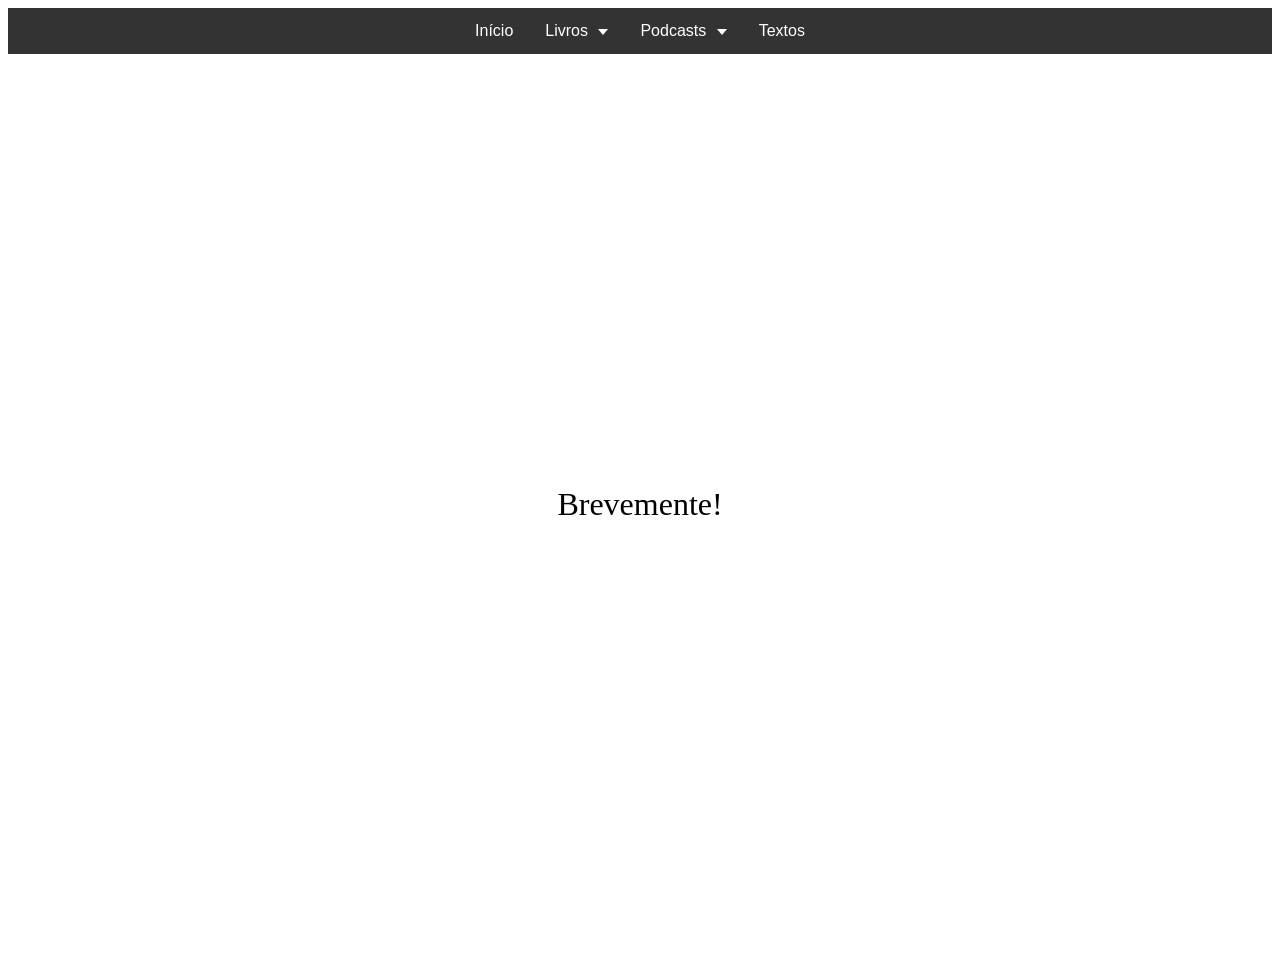
==== index.html @ dea5bcb0 "Added css files. Navbar started" ====
<!DOCTYPE html>
<html lang="en">
<head>
    <meta charset="UTF-8">
    <meta name="viewport" content="width=device-width, initial-scale=1.0">
    <title>Miguel Agramonte</title>
    <link rel="stylesheet" href="index.css"/>
</head>
<body>
    <div class="navbar">
        <a href="#">Início</a>
        <div class="dropdown">
            <button class="dropbtn">Livros
                <span class="arrow"></span>
            </button>
            <div class="dropdown-content">
                <a href="#">Quado tu nos mentes</a>
                <a href="#">Amar de olhos fechados</a>
                <a href="#">O Futuro é só amanhã</a>
            </div>
        </div>
        <div class="dropdown">
            <button class="dropbtn">Podcasts
                <span class="arrow"></span>
            </button>
            <div class="dropdown-content">
                <a href="#">Ultravioleta</a>
                <a href="#">Triangulação do Círculo</a>
            </div>
        </div>
        <a href="#">Textos</a>
    </div>
    <div style="justify-content: center; align-items: center; display: flex; height: 100vh;">
        <h1 style="font-weight: normal ;">Brevemente!</h1>
    </div>
</body>
</html>
---- index.css ----
/*Navbar*/
/* Navbar container */
.navbar {
  background-color: #333;
  font-family: Arial;
  display: flex;
  justify-content: center;
  align-items: center;
}

/* Links inside the navbar */
.navbar a {
  font-size: 16px;
  color: white;
  text-align: center;
  padding: 14px 16px;
  text-decoration: none;
}

/* The dropdown container */
.dropdown {
  overflow: hidden;
}

/* Dropdown button */
.dropdown .dropbtn {
  font-size: 16px;
  border: none;
  outline: none;
  color: white;
  padding: 14px 16px;
  background-color: inherit;
  font-family: inherit; /* Important for vertical align on mobile phones */
  margin: 0; /* Important for vertical align on mobile phones */
}

.arrow {
  display: inline-block;
  margin-left: 6px;
  vertical-align: middle;

  width: 0;
  height: 0;
  border-left: 5px solid transparent;
  border-right: 5px solid transparent;
  border-top: 6px solid white;
}


/* Add a red background color to navbar links on hover */
.navbar a:hover, .dropdown:hover .dropbtn {
  background-color: red;
}

/* Dropdown content (hidden by default) */
.dropdown-content {
  display: none;
  position: absolute;
  background-color: #f9f9f9;
  min-width: 160px;
  box-shadow: 0px 8px 16px 0px rgba(0,0,0,0.2);
  z-index: 1;
}

/* Links inside the dropdown */
.dropdown-content a {
  float: none;
  color: black;
  padding: 12px 16px;
  text-decoration: none;
  display: block;
  text-align: left;
}

/* Add a grey background color to dropdown links on hover */
.dropdown-content a:hover {
  background-color: #ddd;
}

/* Show the dropdown menu on hover */
.dropdown:hover .dropdown-content {
  display: block;
}
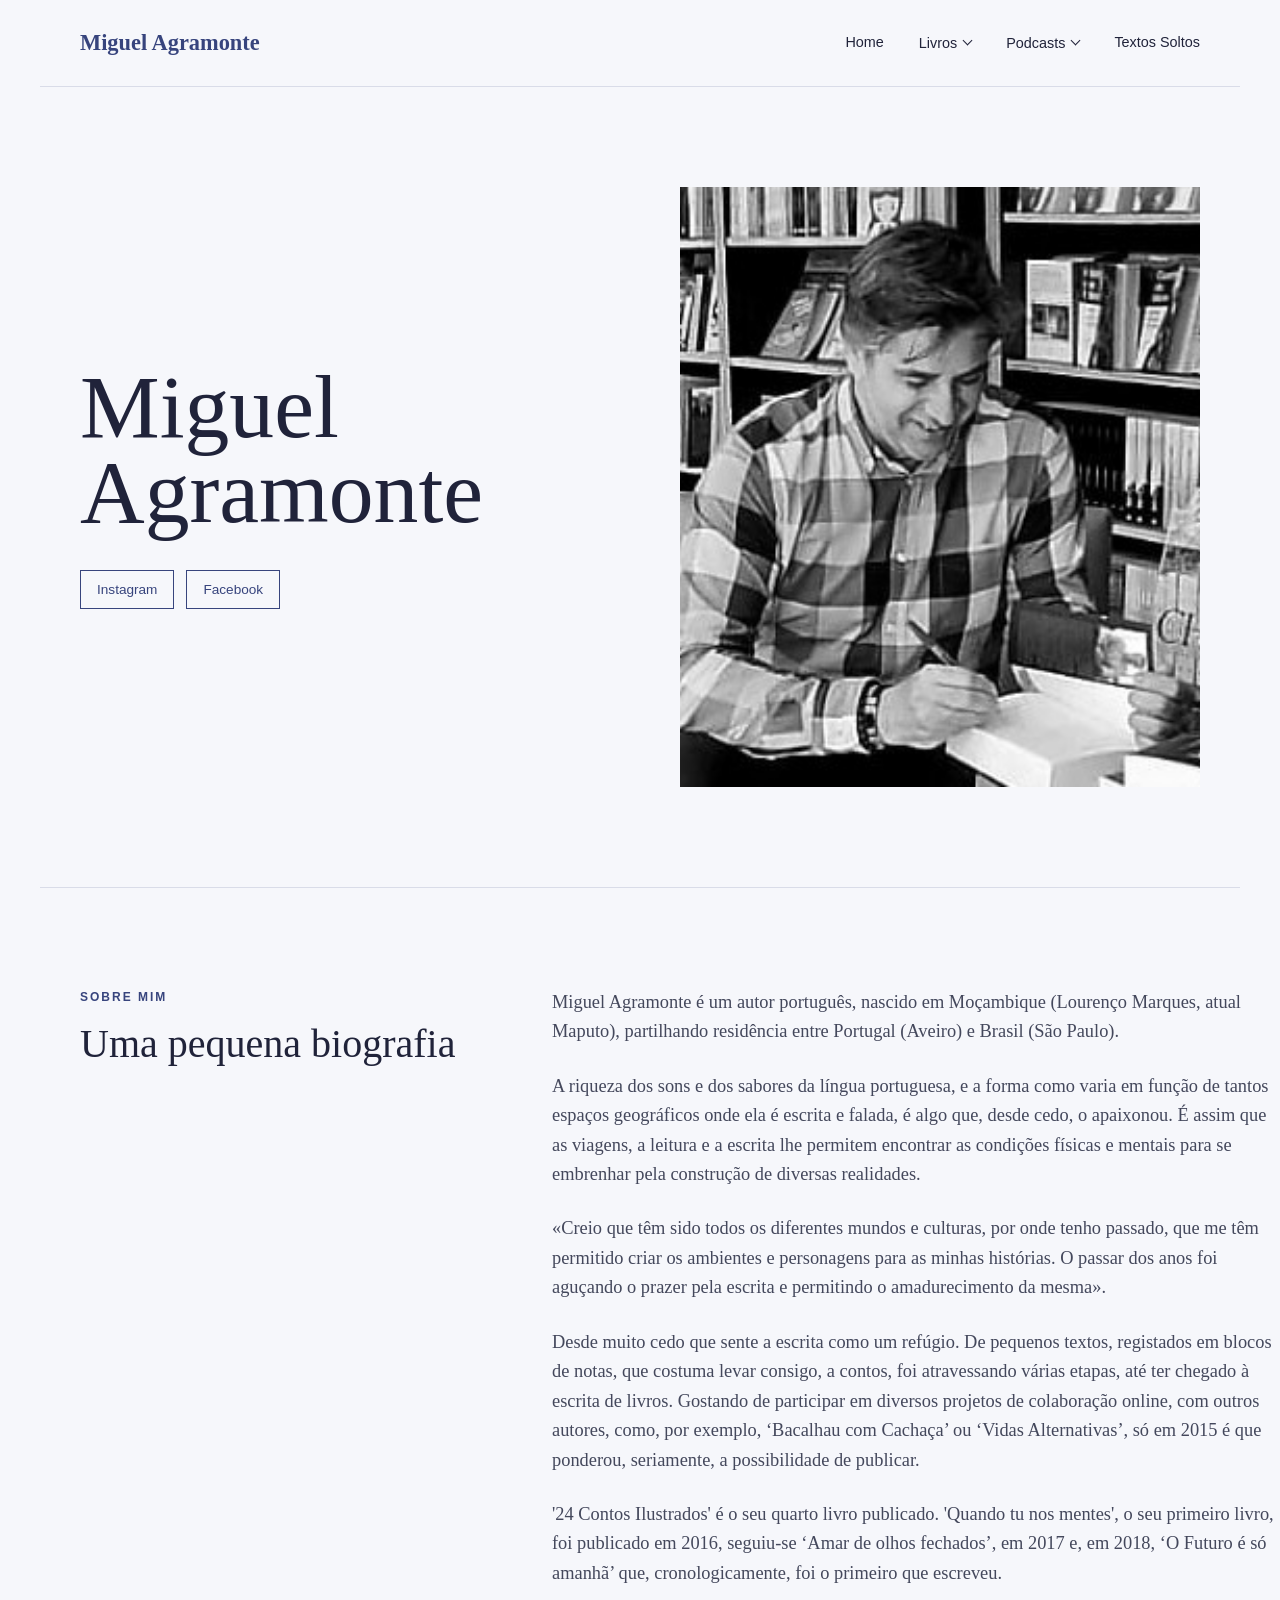
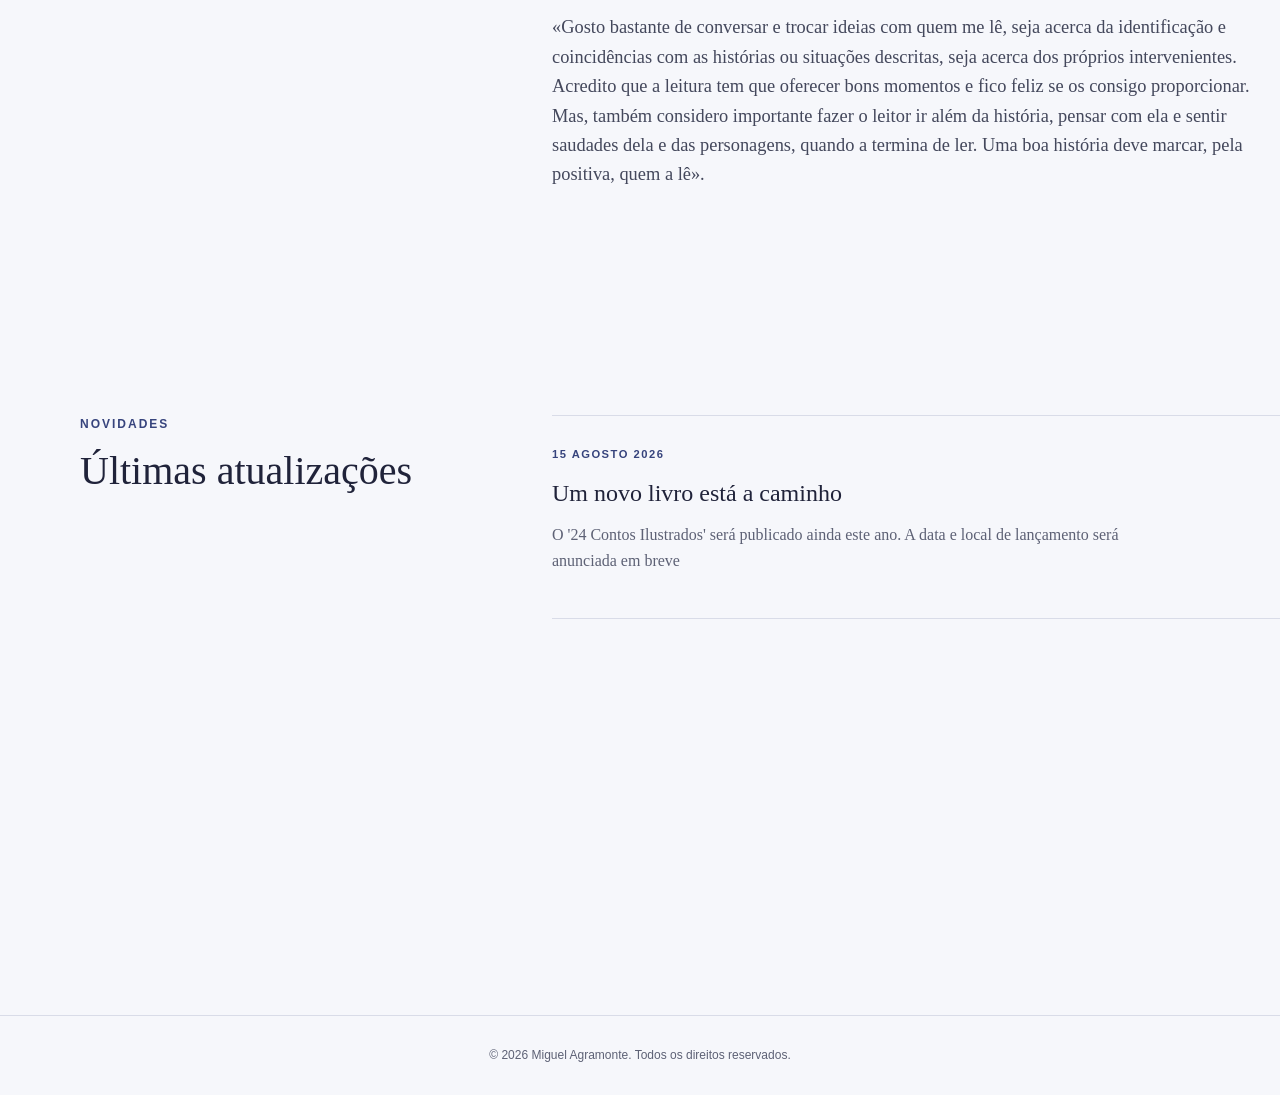
==== commit e89c1edb: "Pagina livro" ====
--- a/index.html
+++ b/index.html
@@ -7,31 +7,103 @@
     <link rel="stylesheet" href="index.css"/>
 </head>
 <body>
-    <div class="navbar">
-        <a href="#">Início</a>
-        <div class="dropdown">
-            <button class="dropbtn">Livros
-                <span class="arrow"></span>
-            </button>
-            <div class="dropdown-content">
-                <a href="#">Quado tu nos mentes</a>
-                <a href="#">Amar de olhos fechados</a>
-                <a href="#">O Futuro é só amanhã</a>
+    <main>
+        
+<header>
+    <nav class="navbar">
+
+        <!-- SITE NAME / LOGO -->
+        <a href="index.html" class="logo">
+            Miguel Agramonte
+        </a>
+
+        <!-- NAVIGATION -->
+        <div class="nav-links">
+
+            <a href="index.html">Home</a>
+
+            <!-- LIVROS -->
+            <div class="dropdown">
+                <button class="dropbtn">
+                    Livros
+                    <span class="arrow"></span>
+                </button>
+
+                <div class="dropdown-content">
+                    <a href="livros/l01.html">Livro 1</a>
+                    <a href="livros/livro2.html">Livro 2</a>
+                    <a href="livros/livro3.html">Livro 3</a>
+                </div>
             </div>
+
+            <!-- PODCASTS -->
+            <div class="dropdown">
+                <button class="dropbtn">
+                    Podcasts
+                    <span class="arrow"></span>
+                </button>
+
+                <div class="dropdown-content">
+                    <a href="podcasts/podcast1.html">Podcast 1</a>
+                    <a href="podcasts/podcast2.html">Podcast 2</a>
+                </div>
+            </div>
+
+            <a href="textos.html">Textos Soltos</a>
+
         </div>
-        <div class="dropdown">
-            <button class="dropbtn">Podcasts
-                <span class="arrow"></span>
-            </button>
-            <div class="dropdown-content">
-                <a href="#">Ultravioleta</a>
-                <a href="#">Triangulação do Círculo</a>
+
+    </nav>
+</header>
+
+
+        <!-- INTRODUCTION -->
+          <section class="hero">
+             <div class="hero-text">
+                <h1>Miguel Agramonte</h1>
+                
+                <div class="social-links">
+                
+                <a href="https://www.instagram.com/migagramonte" target="_blank" rel="noopener noreferrer"> Instagram </a>
+                <a href="https://www.facebook.com/miguelagramonteoficial" target="_blank" rel="noopener noreferrer"> Facebook </a>
+             </div>
             </div>
-        </div>
-        <a href="#">Textos</a>
-    </div>
-    <div style="justify-content: center; align-items: center; display: flex; height: 100vh;">
-        <h1 style="font-weight: normal ;">Brevemente!</h1>
-    </div>
+            <div class="hero-image">
+                <img src="images/homepage.jpeg" alt="Fotografia de Miguel Agramonte">
+            </div>
+        </section>
+        <!-- BIO -->
+        <section class="bio-section">
+            <div class="section-title">
+                <p class="subtitle">SOBRE MIM</p>
+                <h2>Uma pequena biografia</h2>
+            </div>
+            <div class="bio-text">
+                <p>Miguel Agramonte é um autor português, nascido em Moçambique (Lourenço Marques, atual Maputo), partilhando residência entre Portugal (Aveiro) e Brasil (São Paulo). </p>
+                <p> A riqueza dos sons e dos sabores da língua portuguesa, e a forma como varia em função de tantos espaços geográficos onde ela é escrita e falada, é algo que, desde cedo, o apaixonou. É assim que as viagens, a leitura e a escrita lhe permitem encontrar as condições físicas e mentais para se embrenhar pela construção de diversas realidades. </p>
+                <p> «Creio que têm sido todos os diferentes mundos e culturas, por onde tenho passado, que me têm permitido criar os ambientes e personagens para as minhas histórias. O passar dos anos foi aguçando o prazer pela escrita e permitindo o amadurecimento da mesma». </p>
+                <p> Desde muito cedo que sente a escrita como um refúgio. De pequenos textos, registados em blocos de notas, que costuma levar consigo, a contos, foi atravessando várias etapas, até ter chegado à escrita de livros. Gostando de participar em diversos projetos de colaboração online, com outros autores, como, por exemplo, ‘Bacalhau com Cachaça’ ou ‘Vidas Alternativas’, só em 2015 é que ponderou, seriamente, a possibilidade de publicar.  </p>
+                <p> '24 Contos Ilustrados' é o seu quarto livro publicado. 'Quando tu nos mentes', o seu primeiro livro, foi publicado em 2016, seguiu-se ‘Amar de olhos fechados’, em 2017 e, em 2018, ‘O Futuro é só amanhã’ que, cronologicamente, foi o primeiro que escreveu.</p>
+                <p> «Gosto bastante de conversar e trocar ideias com quem me lê, seja acerca da identificação e coincidências com as histórias ou situações descritas, seja acerca dos próprios intervenientes. Acredito que a leitura tem que oferecer bons momentos e fico feliz se os consigo proporcionar. Mas, também considero importante fazer o leitor ir além da história, pensar com ela e sentir saudades dela e das personagens, quando a termina de ler. Uma boa história deve marcar, pela positiva, quem a lê».</p>
+
+            </div>
+        </section>
+        <!-- NEWS / UPDATES -->
+         <section class="updates-section">
+            <div class="section-title">
+                <p class="subtitle">NOVIDADES</p>
+                <h2>Últimas atualizações</h2>
+            </div> <!-- SCROLLABLE CONTAINER --> 
+            <div class="updates-container">
+                <article class="update">
+                    <time datetime="2026-08-12"> 15 AGOSTO 2026 </time>
+                    <h3>Um novo livro está a caminho</h3> <p> O '24 Contos Ilustrados' será publicado ainda este ano. A data e local de lançamento será anunciada em breve</p>
+                    
+                </article>  
+                </div>
+            </section>
+        </main>
+        <!-- FOOTER -->
+         <footer> <p> © 2026 Miguel Agramonte. Todos os direitos reservados. </p> </footer>
 </body>
 </html>
--- a/index.css
+++ b/index.css
@@ -1,83 +1,866 @@
-/*Navbar*/
-/* Navbar container */
+
+* {
+    box-sizing: border-box;
+    margin: 0;
+    padding: 0;
+}
+
+html {
+    scroll-behavior: smooth;
+}
+
+body {
+    font-family: Georgia, "Times New Roman", serif;
+
+    background-color: #f6f7fb;
+    color: #20233a;
+
+    line-height: 1.6;
+}
+
+a {
+    color: inherit;
+    text-decoration: none;
+}
+
+img {
+    max-width: 100%;
+    display: block;
+}
+
+
+
+/* ========================================
+   NAVBAR
+======================================== */
+
+header {
+    background-color: #f6f7fb;
+    border-bottom: 1px solid #d9dce8;
+}
+
 .navbar {
-  background-color: #333;
-  font-family: Arial;
-  display: flex;
-  justify-content: center;
-  align-items: center;
-}
-
-/* Links inside the navbar */
-.navbar a {
-  font-size: 16px;
-  color: white;
-  text-align: center;
-  padding: 14px 16px;
-  text-decoration: none;
-}
-
-/* The dropdown container */
+    max-width: 1200px;
+    margin: auto;
+
+    padding: 25px 40px;
+
+    display: flex;
+    justify-content: space-between;
+    align-items: center;
+}
+
+
+/* ========================================
+   LOGO
+======================================== */
+
+.logo {
+    color: #37447d;
+
+    font-size: 1.4rem;
+    font-weight: bold;
+}
+
+
+/* ========================================
+   MAIN NAVIGATION
+======================================== */
+
+.nav-links {
+    display: flex;
+    align-items: center;
+    gap: 35px;
+}
+
+.nav-links > a,
+.dropbtn {
+    color: #20233a;
+
+    font-family: Arial, sans-serif;
+    font-size: 0.9rem;
+
+    transition: color 0.2s ease;
+}
+
+.nav-links > a:hover,
+.dropbtn:hover {
+    color: #37447d;
+}
+
+
+/* ========================================
+   DROPDOWN MENUS
+======================================== */
+
 .dropdown {
-  overflow: hidden;
-}
+    position: relative;
+}
+
 
 /* Dropdown button */
-.dropdown .dropbtn {
-  font-size: 16px;
-  border: none;
-  outline: none;
-  color: white;
-  padding: 14px 16px;
-  background-color: inherit;
-  font-family: inherit; /* Important for vertical align on mobile phones */
-  margin: 0; /* Important for vertical align on mobile phones */
-}
+
+.dropbtn {
+    background: none;
+    border: none;
+
+    cursor: pointer;
+
+    padding: 0;
+
+    display: flex;
+    align-items: center;
+    gap: 7px;
+}
+
+
+/* Dropdown arrow */
 
 .arrow {
-  display: inline-block;
-  margin-left: 6px;
-  vertical-align: middle;
-
-  width: 0;
-  height: 0;
-  border-left: 5px solid transparent;
-  border-right: 5px solid transparent;
-  border-top: 6px solid white;
-}
-
-
-/* Add a red background color to navbar links on hover */
-.navbar a:hover, .dropdown:hover .dropbtn {
-  background-color: red;
-}
-
-/* Dropdown content (hidden by default) */
+    width: 7px;
+    height: 7px;
+
+    border-right: 1.5px solid currentColor;
+    border-bottom: 1.5px solid currentColor;
+
+    transform: rotate(45deg);
+
+    margin-top: -4px;
+}
+
+
+/* Dropdown container */
+
 .dropdown-content {
-  display: none;
-  position: absolute;
-  background-color: #f9f9f9;
-  min-width: 160px;
-  box-shadow: 0px 8px 16px 0px rgba(0,0,0,0.2);
-  z-index: 1;
-}
-
-/* Links inside the dropdown */
+    position: absolute;
+
+    top: calc(100% + 15px);
+    left: -15px;
+
+    min-width: 180px;
+
+    background-color: #f6f7fb;
+
+    /* No border */
+    border: none;
+
+    /* Light shadow */
+    box-shadow: 0 5px 18px rgba(32, 35, 58, 0.15);
+
+    padding: 8px 0;
+
+    opacity: 0;
+    visibility: hidden;
+
+    transform: translateY(-5px);
+
+    transition:
+        opacity 0.2s ease,
+        transform 0.2s ease,
+        visibility 0.2s ease;
+
+    z-index: 100;
+}
+
+
+/* Dropdown links */
+
 .dropdown-content a {
-  float: none;
-  color: black;
-  padding: 12px 16px;
-  text-decoration: none;
-  display: block;
-  text-align: left;
-}
-
-/* Add a grey background color to dropdown links on hover */
+    display: block;
+
+    padding: 10px 15px;
+
+    color: #20233a;
+
+    font-family: Arial, sans-serif;
+    font-size: 0.85rem;
+
+    transition:
+        color 0.2s ease,
+        background-color 0.2s ease;
+}
+
 .dropdown-content a:hover {
-  background-color: #ddd;
-}
-
-/* Show the dropdown menu on hover */
+    color: #37447d;
+    background-color: #eaecf5;
+}
+
+
+/* Show dropdown */
+
 .dropdown:hover .dropdown-content {
-  display: block;
-}+    opacity: 1;
+    visibility: visible;
+
+    transform: translateY(0);
+}
+
+
+
+/* ========================================
+   GENERAL LAYOUT
+======================================== */
+
+main {
+    max-width: 1200px;
+    margin: auto;
+}
+
+section {
+    padding: 100px 40px;
+}
+
+
+/* Small uppercase section labels */
+
+.subtitle {
+    color: #37447d;
+
+    font-family: Arial, sans-serif;
+
+    font-size: 0.75rem;
+    font-weight: 600;
+
+    letter-spacing: 2px;
+
+    margin-bottom: 15px;
+}
+
+
+/* Headings */
+
+h1 {
+    color: #20233a;
+
+    font-size: clamp(3rem, 7vw, 6rem);
+
+    line-height: 0.95;
+
+    font-weight: normal;
+}
+
+h2 {
+    color: #20233a;
+
+    font-size: 2.5rem;
+
+    font-weight: normal;
+
+    line-height: 1.1;
+}
+
+h3 {
+    color: #20233a;
+
+    font-size: 1.5rem;
+
+    font-weight: normal;
+}
+
+
+/* ========================================
+   HERO
+======================================== */
+
+.hero {
+    min-height: 700px;
+
+    display: grid;
+
+    grid-template-columns: 1fr 1fr;
+
+    gap: 80px;
+
+    align-items: center;
+}
+
+.hero-text {
+    max-width: 600px;
+}
+
+
+/* Hero introduction */
+
+.intro {
+    color: #5d6175;
+
+    font-size: 1.3rem;
+
+    max-width: 500px;
+
+    margin-top: 35px;
+    margin-bottom: 35px;
+}
+
+
+/* Hero image */
+
+.hero-image img {
+    width: 100%;
+    height: 600px;
+
+    object-fit: cover;
+}
+
+
+/* ========================================
+   BUTTON
+======================================== */
+
+.button {
+    display: inline-block;
+
+    color: #37447d;
+
+    border: 1px solid #37447d;
+
+    padding: 12px 22px;
+
+    font-family: Arial, sans-serif;
+
+    font-size: 0.9rem;
+
+    transition:
+        background-color 0.2s ease,
+        color 0.2s ease;
+}
+
+.button:hover {
+    background-color: #37447d;
+
+    color: #ffffff;
+}
+
+
+/* ========================================
+   BIOGRAPHY
+======================================== */
+
+.bio-section {
+    border-top: 1px solid #d9dce8;
+
+    display: grid;
+
+    grid-template-columns: 35% 65%;
+
+    gap: 80px;
+}
+
+.bio-text {
+    max-width: 750px;
+
+    color: #44485c;
+
+    font-size: 1.15rem;
+}
+
+.bio-text p {
+    margin-bottom: 25px;
+}
+
+
+/* ========================================
+   SOCIAL MEDIA
+======================================== */
+
+.social-section {
+    border-top: 1px solid #d9dce8;
+    border-bottom: 1px solid #d9dce8;
+
+    display: flex;
+
+    justify-content: space-between;
+
+    align-items: center;
+
+    gap: 50px;
+}
+
+
+/* Social links container */
+
+.social-links {
+     display: flex;
+    flex-wrap: wrap;
+    gap: 12px;
+
+    margin-top: 35px;
+}
+
+
+/* Social buttons */
+
+.social-links a {
+    color: #37447d;
+
+    border: 1px solid #37447d;
+
+    padding: 8px 16px;
+
+    font-family: Arial, sans-serif;
+    font-size: 0.85rem;
+
+    transition:
+        background-color 0.2s ease,
+        color 0.2s ease;
+}
+
+.social-links a:hover {
+    background-color: #37447d;
+    color: #ffffff;
+}
+
+
+/* ========================================
+   UPDATES / NEWS
+======================================== */
+
+.updates-section {
+    display: grid;
+
+    grid-template-columns: 35% 65%;
+
+    gap: 80px;
+}
+
+
+/* Scrollable news container */
+
+.updates-container {
+    height: 500px;
+
+    overflow-y: auto;
+
+    border-top: 1px solid #d9dce8;
+}
+
+
+/* Individual update */
+
+.update {
+    padding: 30px 10px 30px 0;
+
+    border-bottom: 1px solid #d9dce8;
+}
+
+
+/* Date */
+
+.update time {
+    display: block;
+
+    color: #37447d;
+
+    font-family: Arial, sans-serif;
+
+    font-size: 0.7rem;
+
+    font-weight: 600;
+
+    letter-spacing: 1.5px;
+
+    margin-bottom: 10px;
+}
+
+
+/* Update title */
+
+.update h3 {
+    margin-bottom: 10px;
+}
+
+
+/* Update text */
+
+.update p {
+    color: #5d6175;
+
+    max-width: 600px;
+
+    margin-bottom: 15px;
+}
+
+
+/* Update link */
+
+.update a {
+    color: #37447d;
+
+    font-family: Arial, sans-serif;
+
+    font-size: 0.85rem;
+}
+
+.update a:hover {
+    text-decoration: underline;
+}
+
+
+/* ========================================
+   SCROLLBAR
+======================================== */
+
+.updates-container::-webkit-scrollbar {
+    width: 6px;
+}
+
+.updates-container::-webkit-scrollbar-track {
+    background: #eaecf5;
+}
+
+.updates-container::-webkit-scrollbar-thumb {
+    background: #37447d;
+}
+
+
+/* ========================================
+   FOOTER
+======================================== */
+
+footer {
+    border-top: 1px solid #d9dce8;
+
+    padding: 30px 40px;
+
+    text-align: center;
+
+    color: #5d6175;
+
+    font-family: Arial, sans-serif;
+
+    font-size: 0.75rem;
+}
+
+
+/* ========================================
+   MOBILE
+======================================== */
+
+@media (max-width: 800px) {
+
+    /* Navbar */
+
+    .navbar {
+        padding: 20px;
+
+        flex-direction: column;
+
+        gap: 20px;
+    }
+
+    .nav-links {
+        gap: 20px;
+
+        flex-wrap: wrap;
+
+        justify-content: center;
+    }
+
+
+    /* Sections */
+
+    section {
+        padding: 70px 20px;
+    }
+
+
+    /* Hero */
+
+    .hero {
+        grid-template-columns: 1fr;
+
+        gap: 40px;
+
+        min-height: auto;
+    }
+
+    .hero-image {
+        order: -1;
+    }
+
+    .hero-image img {
+        height: 450px;
+    }
+
+
+    /* Biography */
+
+    .bio-section {
+        grid-template-columns: 1fr;
+
+        gap: 40px;
+    }
+
+
+    /* Socials */
+
+    .social-section {
+        flex-direction: column;
+
+        align-items: flex-start;
+    }
+
+
+    /* Updates */
+
+    .updates-section {
+        grid-template-columns: 1fr;
+
+        gap: 40px;
+    }
+
+    .updates-container {
+        height: 450px;
+    }
+
+
+    /* Dropdown */
+
+    .dropdown-content {
+        left: 50%;
+
+        transform: translate(-50%, -5px);
+    }
+
+    .dropdown:hover .dropdown-content {
+        transform: translate(-50%, 0);
+    }
+
+
+    /* Footer */
+
+    footer {
+        padding: 25px 20px;
+    }
+}
+
+
+
+/* ========================================
+   BOOK PAGES
+======================================== */
+
+
+/* ========================================
+   BOOK HEADER
+======================================== */
+
+.book-header {
+    min-height: 650px;
+
+    display: grid;
+
+    grid-template-columns: 45% 55%;
+
+    gap: 80px;
+
+    align-items: center;
+}
+
+
+/* Book cover */
+
+.book-cover {
+    display: flex;
+    justify-content: center;
+}
+
+.book-cover img {
+    width: 100%;
+
+    max-width: 430px;
+
+    max-height: 600px;
+
+    object-fit: contain;
+}
+
+
+/* Book introduction */
+
+.book-introduction {
+    max-width: 600px;
+}
+
+.book-introduction h1 {
+    font-size: clamp(3.5rem, 7vw, 6rem);
+
+    line-height: 0.95;
+}
+
+.book-author {
+    margin-top: 25px;
+
+    color: #5d6175;
+
+    font-size: 1.2rem;
+}
+
+
+/* ========================================
+   BOOK SECTIONS
+======================================== */
+
+.book-teaser,
+.book-section,
+.book-buy-section {
+
+    border-top: 1px solid #d9dce8;
+
+    display: grid;
+
+    grid-template-columns: 35% 65%;
+
+    gap: 80px;
+}
+
+
+/* ========================================
+   TEASER
+======================================== */
+
+.teaser-text {
+    max-width: 750px;
+
+    font-size: 1.25rem;
+
+    font-style: italic;
+
+    color: #44485c;
+}
+
+.teaser-text p {
+    margin-bottom: 20px;
+}
+
+
+/* ========================================
+   SYNOPSIS & PREFACE
+======================================== */
+
+.book-text {
+    max-width: 750px;
+
+    color: #44485c;
+
+    font-size: 1.15rem;
+}
+
+.book-text p {
+    margin-bottom: 25px;
+}
+
+
+/* Preface author */
+
+.preface-author {
+    color: #37447d;
+
+    font-style: italic;
+
+    margin-top: 40px;
+}
+
+
+
+/* ========================================
+   BACK COVER
+======================================== */
+
+.back-cover-section {
+    border-top: 1px solid #d9dce8;
+
+    display: flex;
+
+    justify-content: center;
+
+    align-items: center;
+
+    padding: 100px 40px;
+}
+
+.back-cover-image {
+    display: flex;
+
+    justify-content: center;
+
+    align-items: center;
+
+    width: 100%;
+}
+
+.back-cover-image img {
+    width: 100%;
+
+    max-width: 600px;
+
+    max-height: 800px;
+
+    object-fit: contain;
+}
+
+
+
+/* ========================================
+   BUY SECTION
+======================================== */
+
+.book-buy-content {
+    max-width: 600px;
+}
+
+.book-buy-content p {
+    color: #5d6175;
+
+    font-size: 1.15rem;
+
+    margin-bottom: 30px;
+}
+
+
+/* ========================================
+   MOBILE
+======================================== */
+
+@media (max-width: 800px) {
+
+    .book-header {
+        grid-template-columns: 1fr;
+
+        gap: 50px;
+
+        min-height: auto;
+    }
+
+
+    .book-cover {
+        justify-content: flex-start;
+    }
+
+
+    .book-cover img {
+        max-height: 500px;
+    }
+
+
+    .book-teaser,
+    .book-section,
+    .back-cover-section,
+    .book-buy-section {
+
+        grid-template-columns: 1fr;
+
+        gap: 40px;
+    }
+
+
+    .book-introduction h1 {
+        font-size: clamp(3rem, 12vw, 5rem);
+    }
+
+
+    .back-cover-image {
+        justify-content: flex-start;
+    }
+
+}
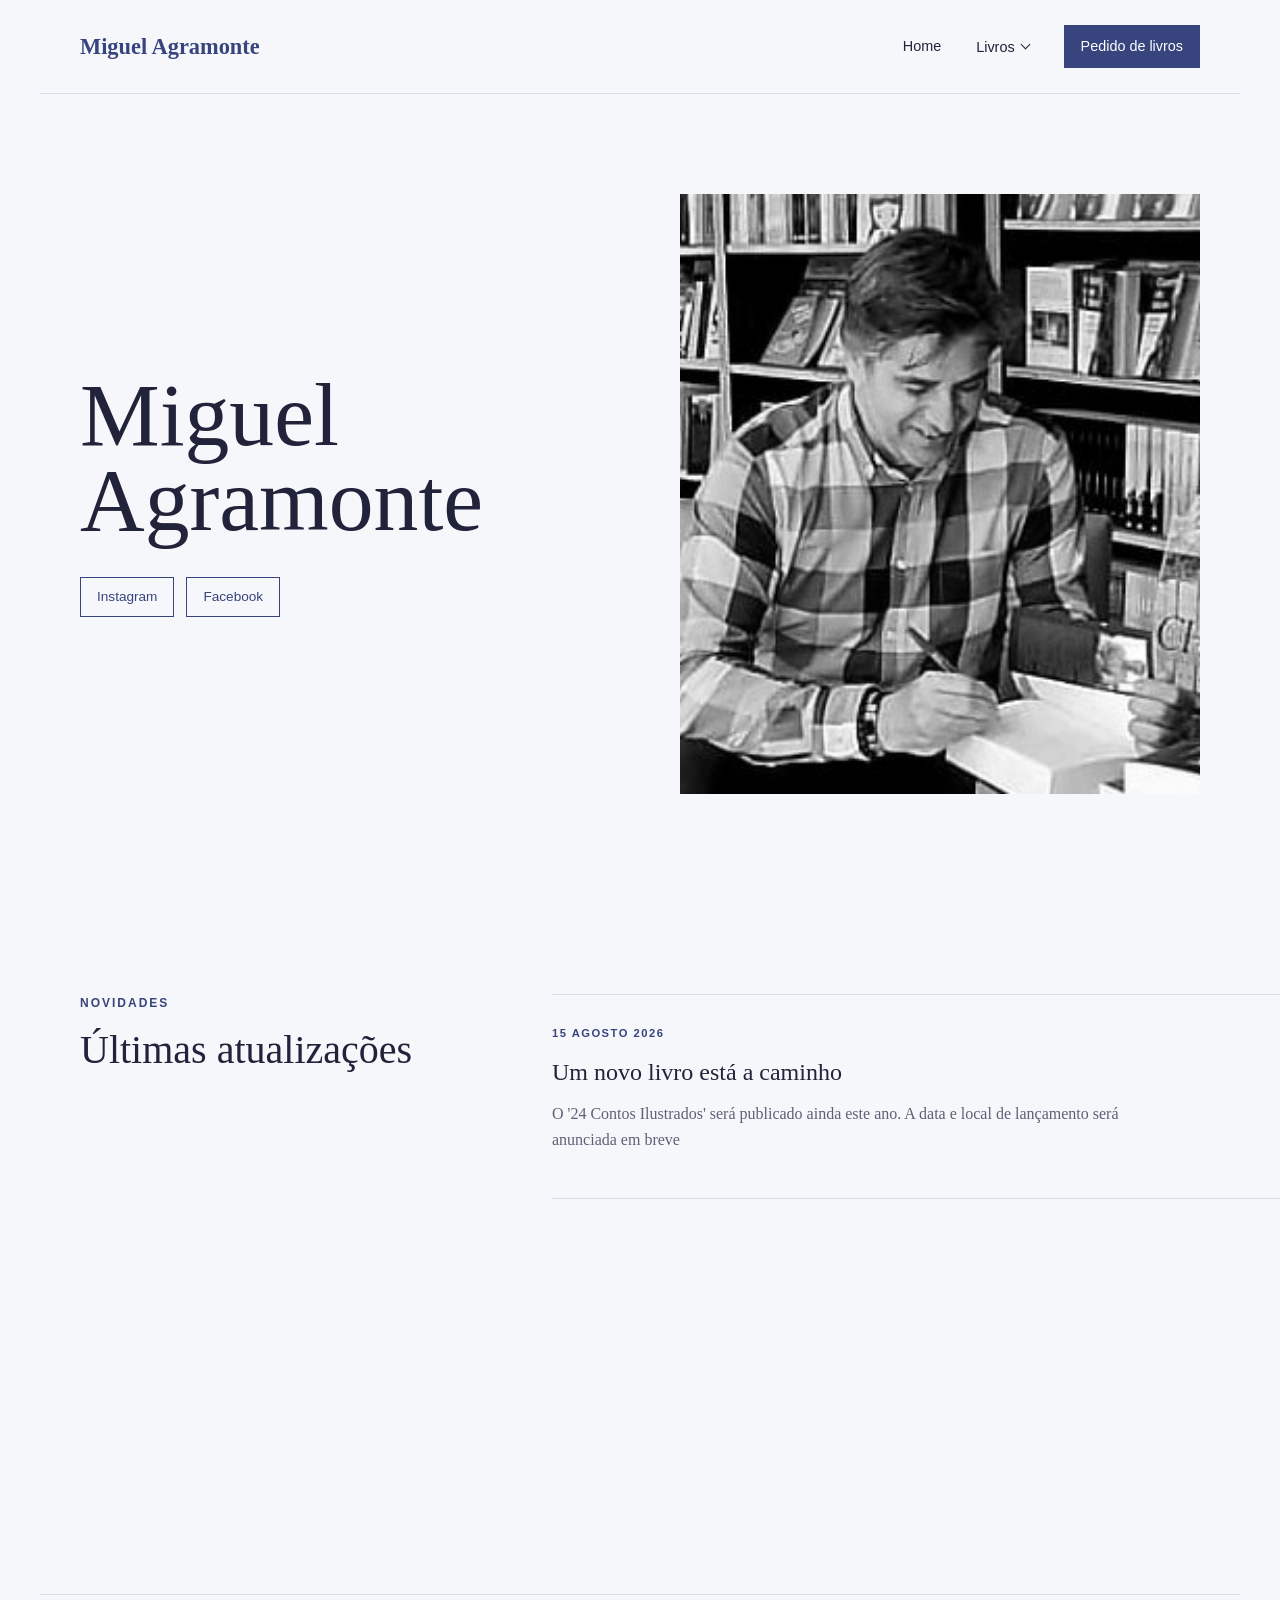
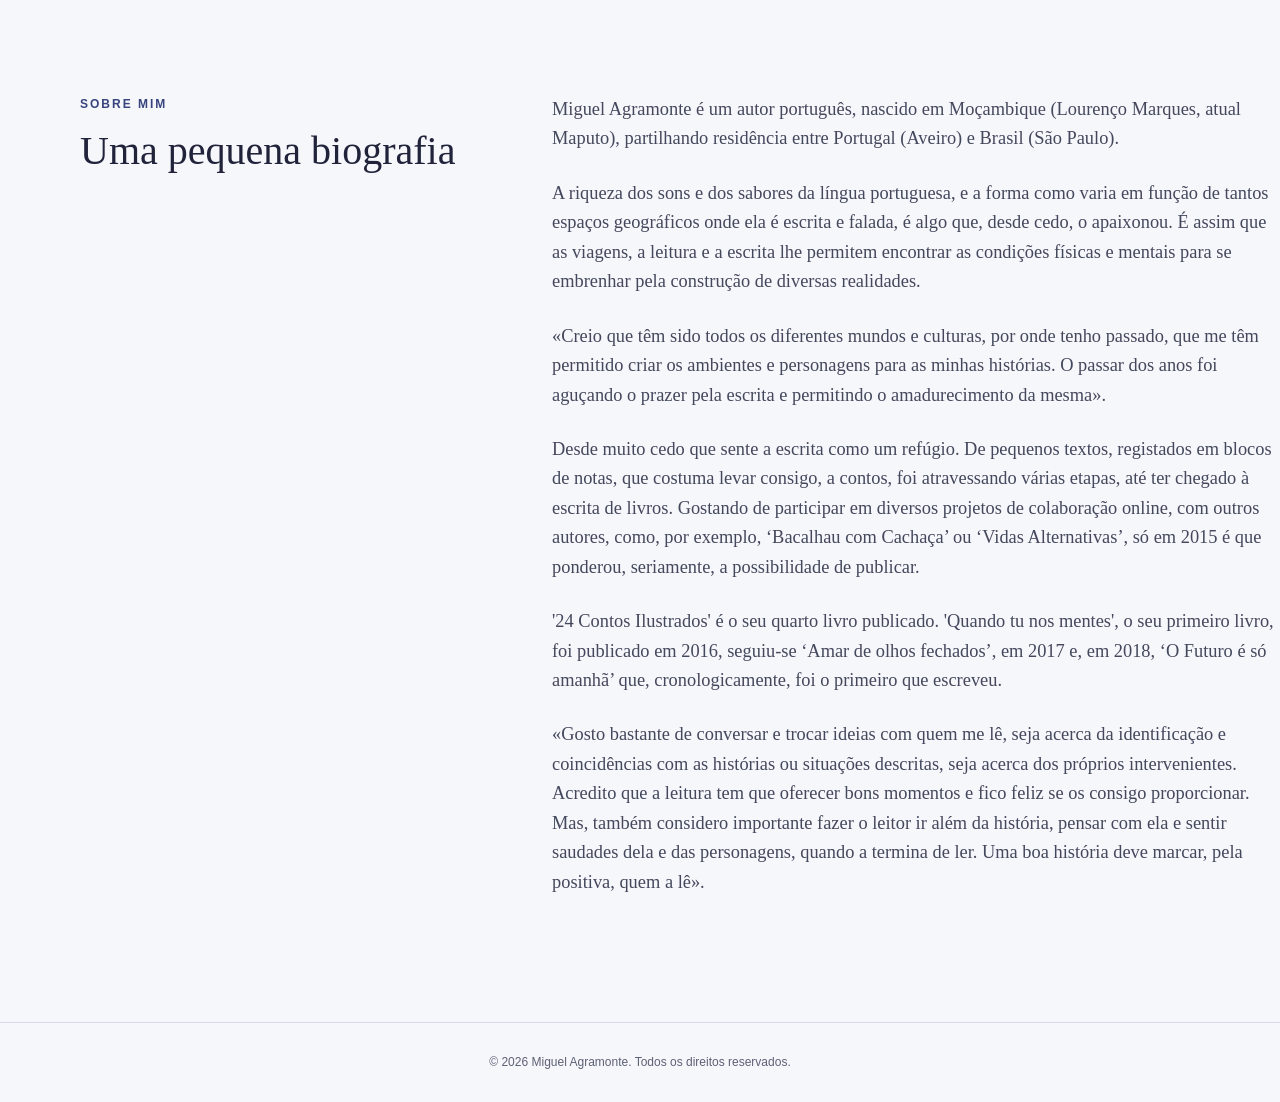
==== commit 82682e92: "most of the code" ====
--- a/index.html
+++ b/index.html
@@ -1,9 +1,12 @@
 <!DOCTYPE html>
-<html lang="en">
+<html lang="pt">
 <head>
     <meta charset="UTF-8">
     <meta name="viewport" content="width=device-width, initial-scale=1.0">
     <title>Miguel Agramonte</title>
+    <link rel="icon" href="favicon.ico" sizes="any">
+    <link rel="icon" type="image/png" sizes="32x32" href="favicon-32.png">
+    <link rel="apple-touch-icon" href="apple-touch-icon.png">
     <link rel="stylesheet" href="index.css"/>
 </head>
 <body>
@@ -30,33 +33,24 @@
                 </button>
 
                 <div class="dropdown-content">
-                    <a href="livros/l01.html">Livro 1</a>
-                    <a href="livros/livro2.html">Livro 2</a>
-                    <a href="livros/livro3.html">Livro 3</a>
+                    <a href="livros/L6.html">24 Contos Ilustrados</a>
+                    <a href="livros/L1.html">O Futuro é só amanhã</a>
+                    <a href="livros/L3.html">Amar de olhos fechados</a>
+                    <a href="livros/L2.html">Quando tu nos mentes</a>
                 </div>
             </div>
 
-            <!-- PODCASTS -->
-            <div class="dropdown">
-                <button class="dropbtn">
-                    Podcasts
-                    <span class="arrow"></span>
-                </button>
-
-                <div class="dropdown-content">
-                    <a href="podcasts/podcast1.html">Podcast 1</a>
-                    <a href="podcasts/podcast2.html">Podcast 2</a>
-                </div>
-            </div>
-
-            <a href="textos.html">Textos Soltos</a>
+            <a
+                class="nav-button"
+                href="https://docs.google.com/forms/d/e/1FAIpQLSeWrSxw5Jlbz3RDyVHKzpuIV5-ohg6-ROIF05MjNIzb69IAGA/viewform"
+                target="_blank"
+                rel="noopener noreferrer"
+            >Pedido de livros</a>
 
         </div>
 
     </nav>
 </header>
-
-
         <!-- INTRODUCTION -->
           <section class="hero">
              <div class="hero-text">
@@ -72,6 +66,20 @@
                 <img src="images/homepage.jpeg" alt="Fotografia de Miguel Agramonte">
             </div>
         </section>
+        <!-- NEWS / UPDATES -->
+         <section class="updates-section">
+            <div class="section-title">
+                <p class="subtitle">NOVIDADES</p>
+                <h2>Últimas atualizações</h2>
+            </div> <!-- SCROLLABLE CONTAINER --> 
+            <div class="updates-container">
+                <article class="update">
+                    <time datetime="2026-08-12"> 15 AGOSTO 2026 </time>
+                    <h3>Um novo livro está a caminho</h3> <p> O '24 Contos Ilustrados' será publicado ainda este ano. A data e local de lançamento será anunciada em breve</p>
+                    
+                </article>  
+                </div>
+            </section>
         <!-- BIO -->
         <section class="bio-section">
             <div class="section-title">
@@ -88,20 +96,6 @@
 
             </div>
         </section>
-        <!-- NEWS / UPDATES -->
-         <section class="updates-section">
-            <div class="section-title">
-                <p class="subtitle">NOVIDADES</p>
-                <h2>Últimas atualizações</h2>
-            </div> <!-- SCROLLABLE CONTAINER --> 
-            <div class="updates-container">
-                <article class="update">
-                    <time datetime="2026-08-12"> 15 AGOSTO 2026 </time>
-                    <h3>Um novo livro está a caminho</h3> <p> O '24 Contos Ilustrados' será publicado ainda este ano. A data e local de lançamento será anunciada em breve</p>
-                    
-                </article>  
-                </div>
-            </section>
         </main>
         <!-- FOOTER -->
          <footer> <p> © 2026 Miguel Agramonte. Todos os direitos reservados. </p> </footer>
--- a/index.css
+++ b/index.css
@@ -1,4 +1,3 @@
-
 * {
     box-sizing: border-box;
     margin: 0;
@@ -88,6 +87,26 @@
     color: #37447d;
 }
 
+.nav-links > a.nav-button {
+    padding: 9px 16px;
+
+    border: 1px solid #37447d;
+
+    background-color: #37447d;
+
+    color: #ffffff;
+
+    transition:
+        background-color 0.2s ease,
+        color 0.2s ease;
+}
+
+.nav-links > a.nav-button:hover {
+    background-color: transparent;
+
+    color: #37447d;
+}
+
 
 /* ========================================
    DROPDOWN MENUS
@@ -331,6 +350,18 @@
     color: #ffffff;
 }
 
+.inline-link {
+    color: #37447d;
+
+    text-decoration: underline;
+
+    font-weight: 600;
+}
+
+.inline-link:hover {
+    text-decoration: none;
+}
+
 
 /* ========================================
    BIOGRAPHY
@@ -697,6 +728,7 @@
 }
 
 
+
 /* ========================================
    BOOK SECTIONS
 ======================================== */
@@ -704,7 +736,6 @@
 .book-teaser,
 .book-section,
 .book-buy-section {
-
     border-top: 1px solid #d9dce8;
 
     display: grid;
@@ -712,6 +743,25 @@
     grid-template-columns: 35% 65%;
 
     gap: 80px;
+
+    padding: 60px 40px;
+}
+
+
+/* ========================================
+   SECTION TITLES
+======================================== */
+
+.book-teaser h2,
+.book-section h2,
+.book-buy-section h2 {
+    color: #37447d;
+
+    font-size: 2.5rem;
+
+    font-weight: normal;
+
+    line-height: 1.1;
 }
 
 
@@ -733,6 +783,20 @@
     margin-bottom: 20px;
 }
 
+.teaser-text-plain {
+    font-style: normal;
+}
+
+.teaser-text ul {
+    padding-left: 25px;
+
+    margin-bottom: 20px;
+}
+
+.teaser-text li {
+    margin-bottom: 8px;
+}
+
 
 /* ========================================
    SYNOPSIS & PREFACE
@@ -762,6 +826,23 @@
 }
 
 
+/* ========================================
+   BUY SECTION
+======================================== */
+
+.book-buy-content {
+    max-width: 600px;
+}
+
+.book-buy-content p {
+    color: #5d6175;
+
+    font-size: 1.15rem;
+
+    margin-bottom: 30px;
+}
+
+
 
 /* ========================================
    BACK COVER
@@ -770,51 +851,21 @@
 .back-cover-section {
     border-top: 1px solid #d9dce8;
 
-    display: flex;
-
-    justify-content: center;
-
-    align-items: center;
-
-    padding: 100px 40px;
+    padding: 60px 40px;
 }
 
 .back-cover-image {
     display: flex;
 
     justify-content: center;
-
-    align-items: center;
-
-    width: 100%;
 }
 
 .back-cover-image img {
-    width: 100%;
-
-    max-width: 600px;
-
-    max-height: 800px;
+    max-width: 430px;
+
+    max-height: 600px;
 
     object-fit: contain;
-}
-
-
-
-/* ========================================
-   BUY SECTION
-======================================== */
-
-.book-buy-content {
-    max-width: 600px;
-}
-
-.book-buy-content p {
-    color: #5d6175;
-
-    font-size: 1.15rem;
-
-    margin-bottom: 30px;
 }
 
 
@@ -842,16 +893,16 @@
         max-height: 500px;
     }
 
-
     .book-teaser,
     .book-section,
-    .back-cover-section,
     .book-buy-section {
-
         grid-template-columns: 1fr;
 
-        gap: 40px;
-    }
+        gap: 30px;
+
+        padding: 50px 20px;
+    }
+
 
 
     .book-introduction h1 {
@@ -863,4 +914,4 @@
         justify-content: flex-start;
     }
 
-}
+}
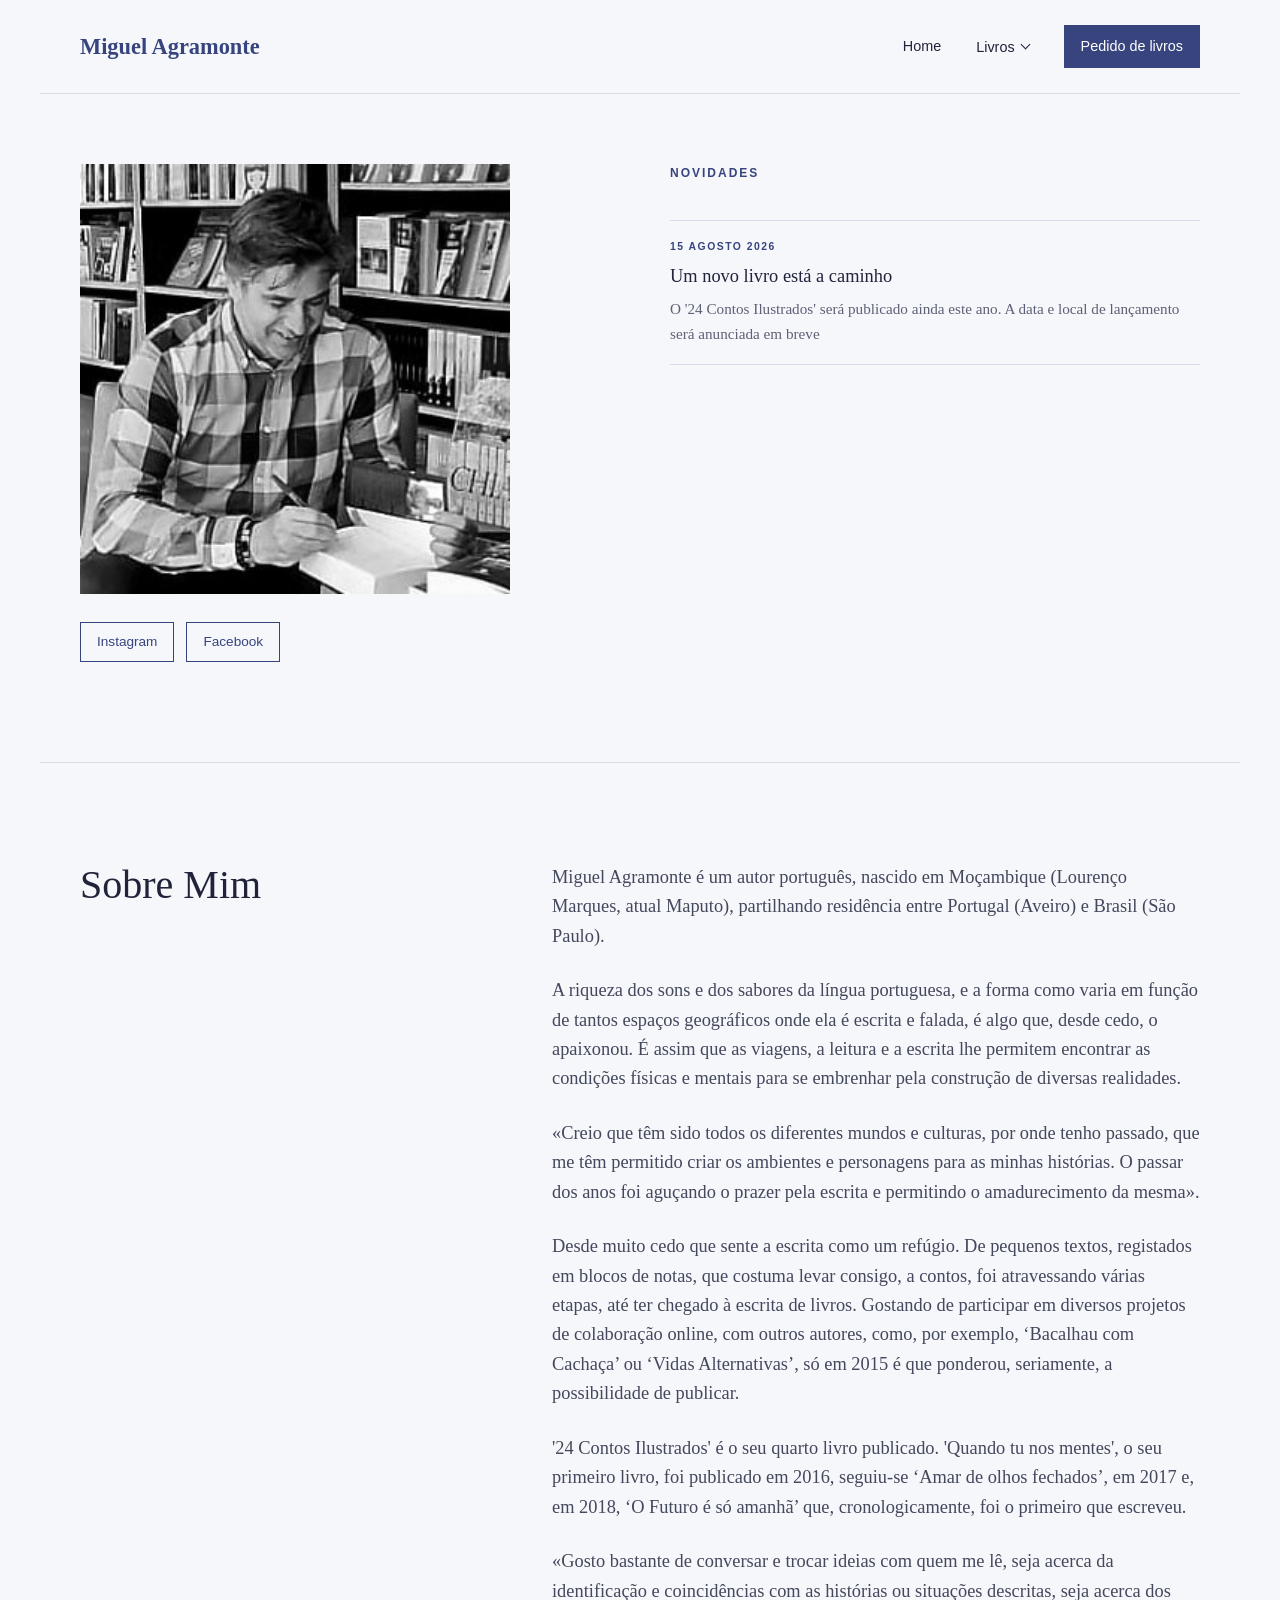
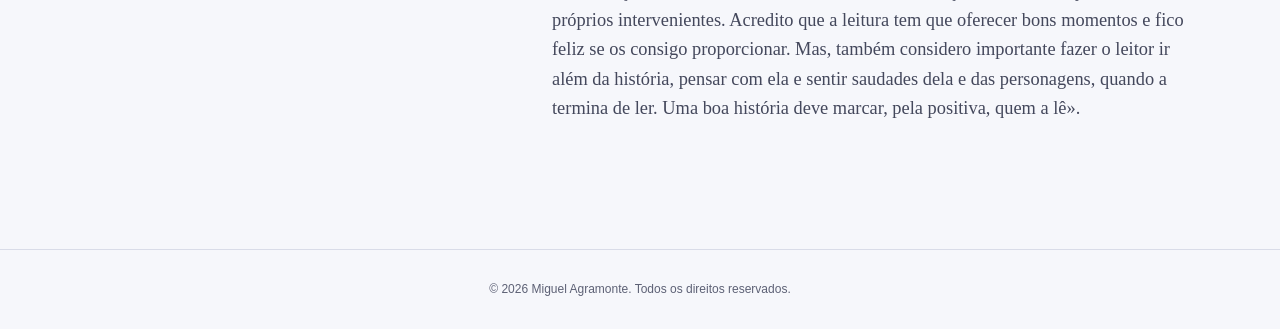
==== commit ecb0eaa4: "Mudancas esteticas" ====
--- a/index.html
+++ b/index.html
@@ -6,6 +6,8 @@
     <title>Miguel Agramonte</title>
     <link rel="icon" href="favicon.ico" sizes="any">
     <link rel="icon" type="image/png" sizes="32x32" href="favicon-32.png">
+    <link rel="icon" type="image/png" sizes="192x192" href="icon-192.png">
+    <link rel="icon" type="image/png" sizes="512x512" href="icon-512.png">
     <link rel="apple-touch-icon" href="apple-touch-icon.png">
     <link rel="stylesheet" href="index.css"/>
 </head>
@@ -51,40 +53,36 @@
 
     </nav>
 </header>
-        <!-- INTRODUCTION -->
-          <section class="hero">
-             <div class="hero-text">
-                <h1>Miguel Agramonte</h1>
-                
-                <div class="social-links">
-                
-                <a href="https://www.instagram.com/migagramonte" target="_blank" rel="noopener noreferrer"> Instagram </a>
-                <a href="https://www.facebook.com/miguelagramonteoficial" target="_blank" rel="noopener noreferrer"> Facebook </a>
-             </div>
+        <!-- INTRODUCTION + NEWS -->
+        <div class="home-top">
+            <h1 class="visually-hidden">Miguel Agramonte</h1>
+            <div class="home-columns">
+                <section class="hero">
+                    <div class="hero-image">
+                        <img src="images/homepage.jpeg" alt="Fotografia de Miguel Agramonte">
+                    </div>
+                    <div class="social-links">
+                        <a href="https://www.instagram.com/migagramonte" target="_blank" rel="noopener noreferrer"> Instagram </a>
+                        <a href="https://www.facebook.com/miguelagramonteoficial" target="_blank" rel="noopener noreferrer"> Facebook </a>
+                    </div>
+                </section>
+                <section class="updates-section">
+                    <div class="section-title">
+                        <p class="subtitle">NOVIDADES</p>
+                    </div>
+                    <div class="updates-container">
+                        <article class="update">
+                            <time datetime="2026-08-12"> 15 AGOSTO 2026 </time>
+                            <h3>Um novo livro está a caminho</h3> <p> O '24 Contos Ilustrados' será publicado ainda este ano. A data e local de lançamento será anunciada em breve</p>
+                        </article>
+                    </div>
+                </section>
             </div>
-            <div class="hero-image">
-                <img src="images/homepage.jpeg" alt="Fotografia de Miguel Agramonte">
-            </div>
-        </section>
-        <!-- NEWS / UPDATES -->
-         <section class="updates-section">
-            <div class="section-title">
-                <p class="subtitle">NOVIDADES</p>
-                <h2>Últimas atualizações</h2>
-            </div> <!-- SCROLLABLE CONTAINER --> 
-            <div class="updates-container">
-                <article class="update">
-                    <time datetime="2026-08-12"> 15 AGOSTO 2026 </time>
-                    <h3>Um novo livro está a caminho</h3> <p> O '24 Contos Ilustrados' será publicado ainda este ano. A data e local de lançamento será anunciada em breve</p>
-                    
-                </article>  
-                </div>
-            </section>
+        </div>
         <!-- BIO -->
         <section class="bio-section">
             <div class="section-title">
-                <p class="subtitle">SOBRE MIM</p>
-                <h2>Uma pequena biografia</h2>
+                <h2>Sobre Mim</h2>
             </div>
             <div class="bio-text">
                 <p>Miguel Agramonte é um autor português, nascido em Moçambique (Lourenço Marques, atual Maputo), partilhando residência entre Portugal (Aveiro) e Brasil (São Paulo). </p>
--- a/index.css
+++ b/index.css
@@ -278,37 +278,59 @@
 
 
 /* ========================================
+   HOMEPAGE TOP
+======================================== */
+
+.home-top {
+    padding: 70px 40px 100px;
+}
+
+.home-columns {
+    display: grid;
+
+    grid-template-columns: minmax(0, 1fr) minmax(0, 1fr);
+
+    gap: 60px;
+
+    align-items: start;
+}
+
+.home-columns section {
+    padding: 0;
+}
+
+
+/* Hidden but present for screen readers and search engines */
+
+.visually-hidden {
+    position: absolute;
+
+    width: 1px;
+    height: 1px;
+
+    padding: 0;
+    margin: -1px;
+
+    overflow: hidden;
+
+    clip: rect(0 0 0 0);
+
+    white-space: nowrap;
+
+    border: 0;
+}
+
+
+/* ========================================
    HERO
 ======================================== */
 
 .hero {
-    min-height: 700px;
-
-    display: grid;
-
-    grid-template-columns: 1fr 1fr;
-
-    gap: 80px;
-
-    align-items: center;
-}
-
-.hero-text {
-    max-width: 600px;
-}
-
-
-/* Hero introduction */
-
-.intro {
-    color: #5d6175;
-
-    font-size: 1.3rem;
-
-    max-width: 500px;
-
-    margin-top: 35px;
-    margin-bottom: 35px;
+    display: flex;
+
+    flex-direction: column;
+
+    gap: 28px;
 }
 
 
@@ -316,9 +338,20 @@
 
 .hero-image img {
     width: 100%;
-    height: 600px;
+    max-width: 430px;
+
+    height: auto;
+
+    aspect-ratio: 1 / 1;
 
     object-fit: cover;
+}
+
+
+/* Social links sit under the photo */
+
+.hero .social-links {
+    margin-top: 0;
 }
 
 
@@ -372,7 +405,7 @@
 
     display: grid;
 
-    grid-template-columns: 35% 65%;
+    grid-template-columns: 35% minmax(0, 1fr);
 
     gap: 80px;
 }
@@ -455,6 +488,44 @@
 }
 
 
+/* Updates stacked inside the homepage right column */
+
+.home-columns .updates-section {
+    grid-template-columns: 1fr;
+
+    gap: 22px;
+}
+
+.home-columns .updates-container {
+    height: 440px;
+}
+
+
+/* Compact news entries on the homepage */
+
+.home-columns .update {
+    padding: 18px 10px 18px 0;
+}
+
+.home-columns .update time {
+    font-size: 0.65rem;
+
+    margin-bottom: 6px;
+}
+
+.home-columns .update h3 {
+    font-size: 1.15rem;
+
+    margin-bottom: 6px;
+}
+
+.home-columns .update p {
+    font-size: 0.95rem;
+
+    margin-bottom: 0;
+}
+
+
 /* Scrollable news container */
 
 .updates-container {
@@ -595,22 +666,16 @@
     }
 
 
-    /* Hero */
-
-    .hero {
+    /* Homepage top */
+
+    .home-top {
+        padding: 50px 20px 70px;
+    }
+
+    .home-columns {
         grid-template-columns: 1fr;
 
-        gap: 40px;
-
-        min-height: auto;
-    }
-
-    .hero-image {
-        order: -1;
-    }
-
-    .hero-image img {
-        height: 450px;
+        gap: 60px;
     }
 
 
@@ -642,6 +707,10 @@
 
     .updates-container {
         height: 450px;
+    }
+
+    .home-columns .updates-container {
+        height: 400px;
     }
 
 
@@ -843,6 +912,41 @@
 }
 
 
+/* Purchase options */
+
+.book-buy-content .buy-lead {
+    margin-bottom: 20px;
+}
+
+.buy-options {
+    list-style: none;
+
+    display: grid;
+
+    gap: 18px;
+}
+
+.buy-options li {
+    position: relative;
+
+    padding-left: 26px;
+
+    color: #5d6175;
+
+    font-size: 1.15rem;
+}
+
+.buy-options li::before {
+    content: "—";
+
+    position: absolute;
+
+    left: 0;
+
+    color: #37447d;
+}
+
+
 
 /* ========================================
    BACK COVER
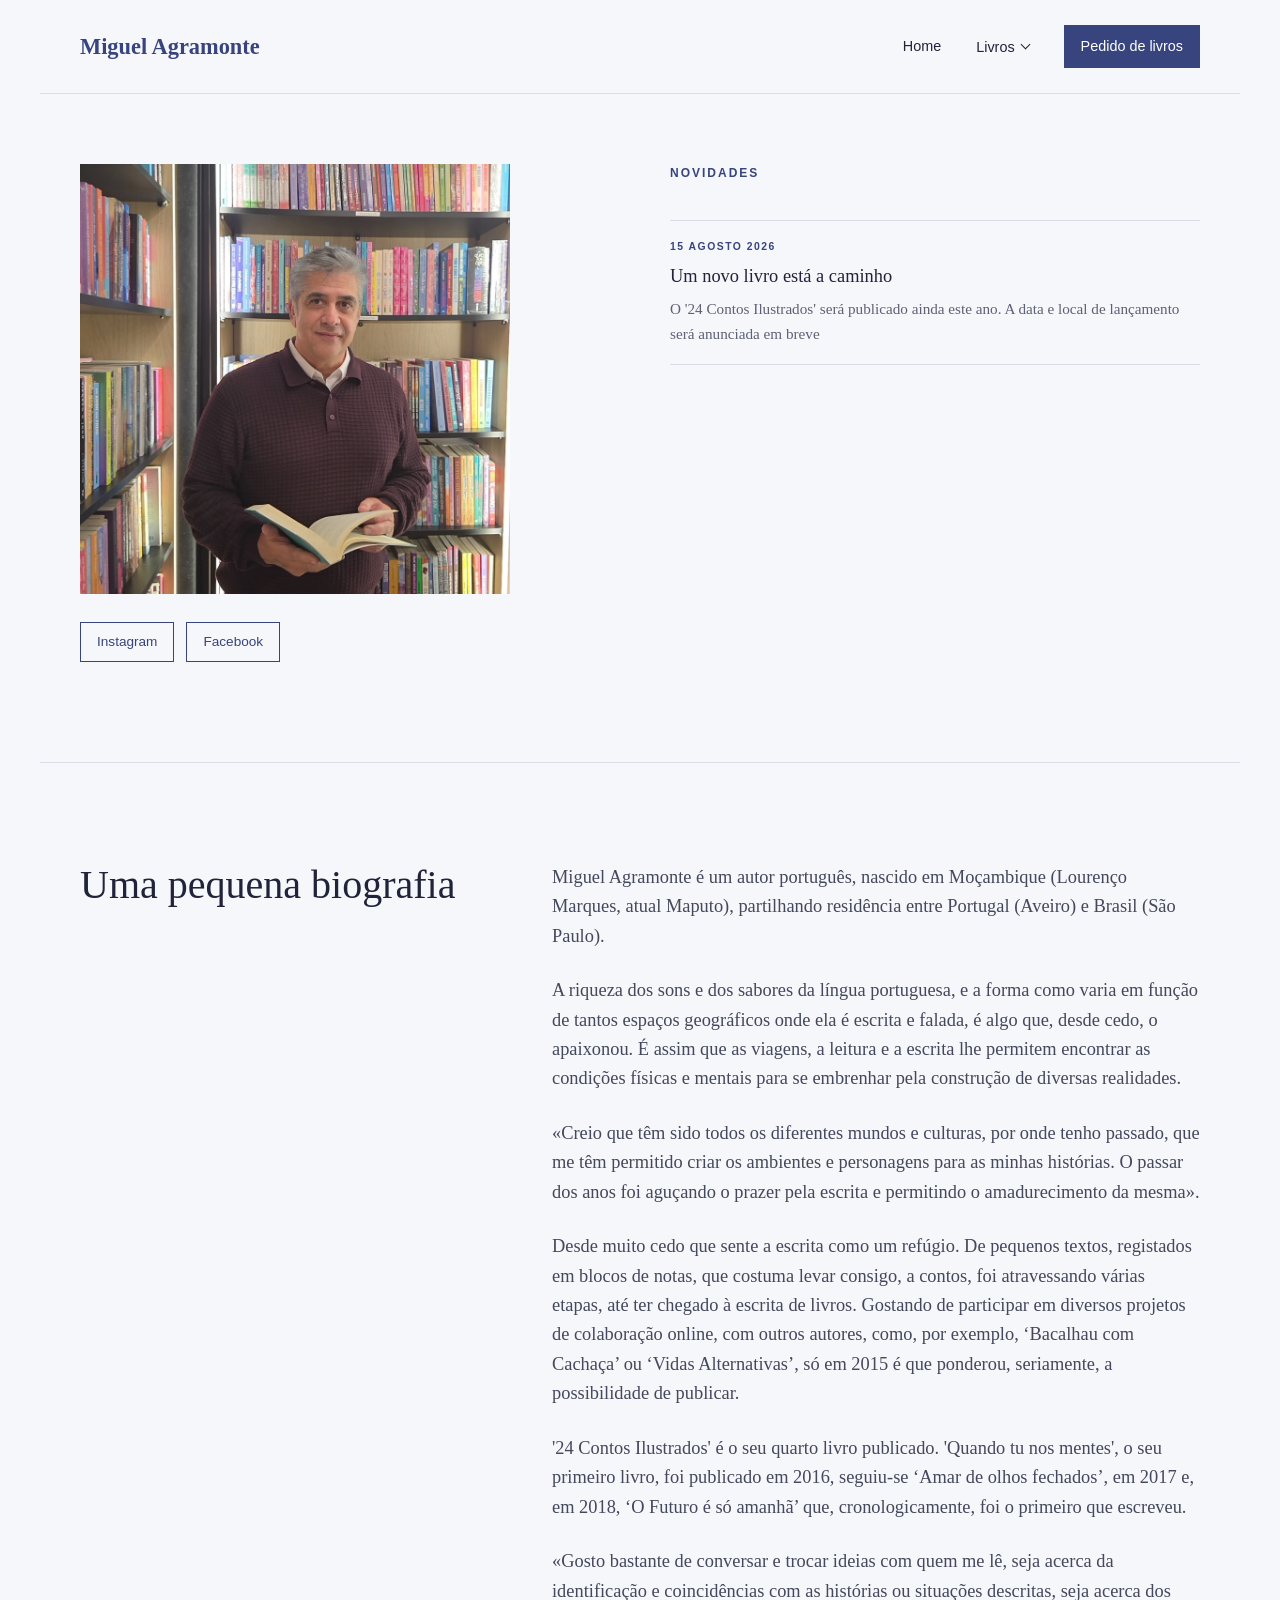
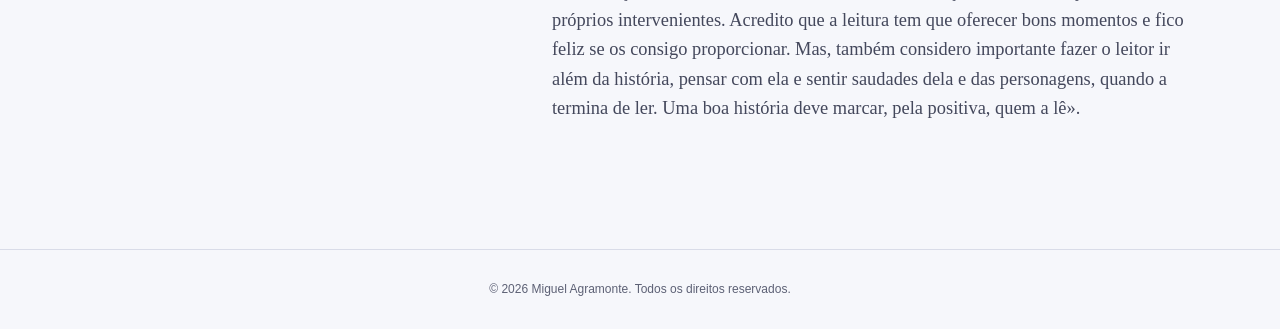
==== commit 4cec5295: "image change" ====
--- a/index.html
+++ b/index.html
@@ -59,7 +59,7 @@
             <div class="home-columns">
                 <section class="hero">
                     <div class="hero-image">
-                        <img src="images/homepage.jpeg" alt="Fotografia de Miguel Agramonte">
+                        <img src="images/homepage.png" alt="Fotografia de Miguel Agramonte">
                     </div>
                     <div class="social-links">
                         <a href="https://www.instagram.com/migagramonte" target="_blank" rel="noopener noreferrer"> Instagram </a>
@@ -82,7 +82,7 @@
         <!-- BIO -->
         <section class="bio-section">
             <div class="section-title">
-                <h2>Sobre Mim</h2>
+                <h2>Uma pequena biografia</h2>
             </div>
             <div class="bio-text">
                 <p>Miguel Agramonte é um autor português, nascido em Moçambique (Lourenço Marques, atual Maputo), partilhando residência entre Portugal (Aveiro) e Brasil (São Paulo). </p>
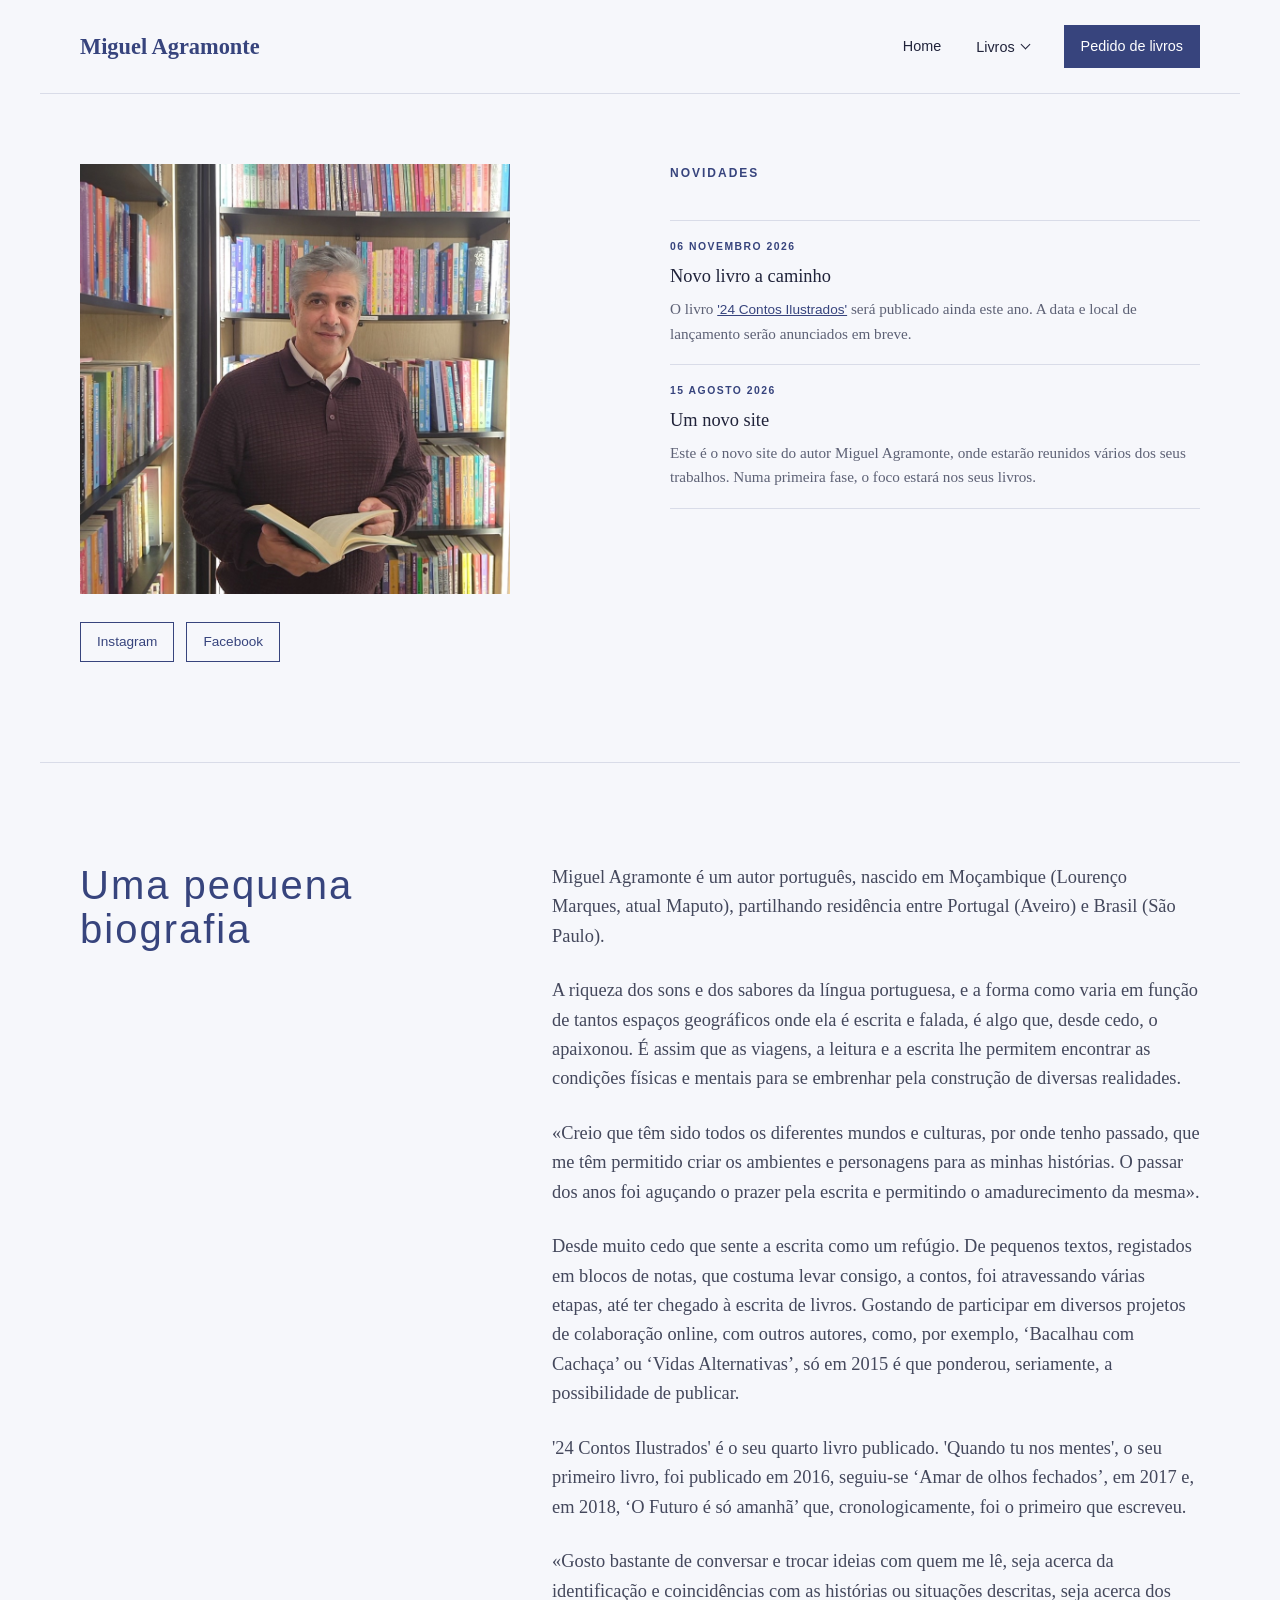
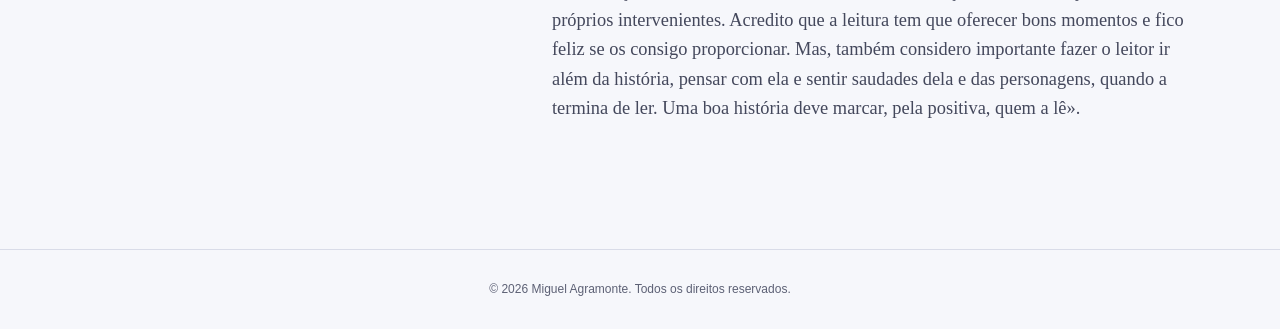
==== commit 5cbdc1aa: "Last changes" ====
--- a/index.html
+++ b/index.html
@@ -72,8 +72,12 @@
                     </div>
                     <div class="updates-container">
                         <article class="update">
-                            <time datetime="2026-08-12"> 15 AGOSTO 2026 </time>
-                            <h3>Um novo livro está a caminho</h3> <p> O '24 Contos Ilustrados' será publicado ainda este ano. A data e local de lançamento será anunciada em breve</p>
+                            <time datetime="2026-11-06"> 06 NOVEMBRO 2026 </time>
+                            <h3>Novo livro a caminho</h3> <p> O livro <a href='livros/L6.html' style="text-decoration: underline;">'24 Contos Ilustrados'</a> será publicado ainda este ano. A data e local de lançamento serão anunciados em breve.</p>
+                        </article>
+                        <article class="update">
+                            <time datetime="2026-08-15"> 15 AGOSTO 2026 </time>
+                            <h3>Um novo site</h3> <p> Este é o novo site do autor Miguel Agramonte, onde estarão reunidos vários dos seus trabalhos. Numa primeira fase, o foco estará nos seus  livros.</p>
                         </article>
                     </div>
                 </section>
@@ -81,7 +85,7 @@
         </div>
         <!-- BIO -->
         <section class="bio-section">
-            <div class="section-title">
+            <div class="subtitle">
                 <h2>Uma pequena biografia</h2>
             </div>
             <div class="bio-text">
--- a/index.css
+++ b/index.css
@@ -410,6 +410,10 @@
     gap: 80px;
 }
 
+.bio-section h2 {
+    color: #37447d;
+}
+
 .bio-text {
     max-width: 750px;
 
